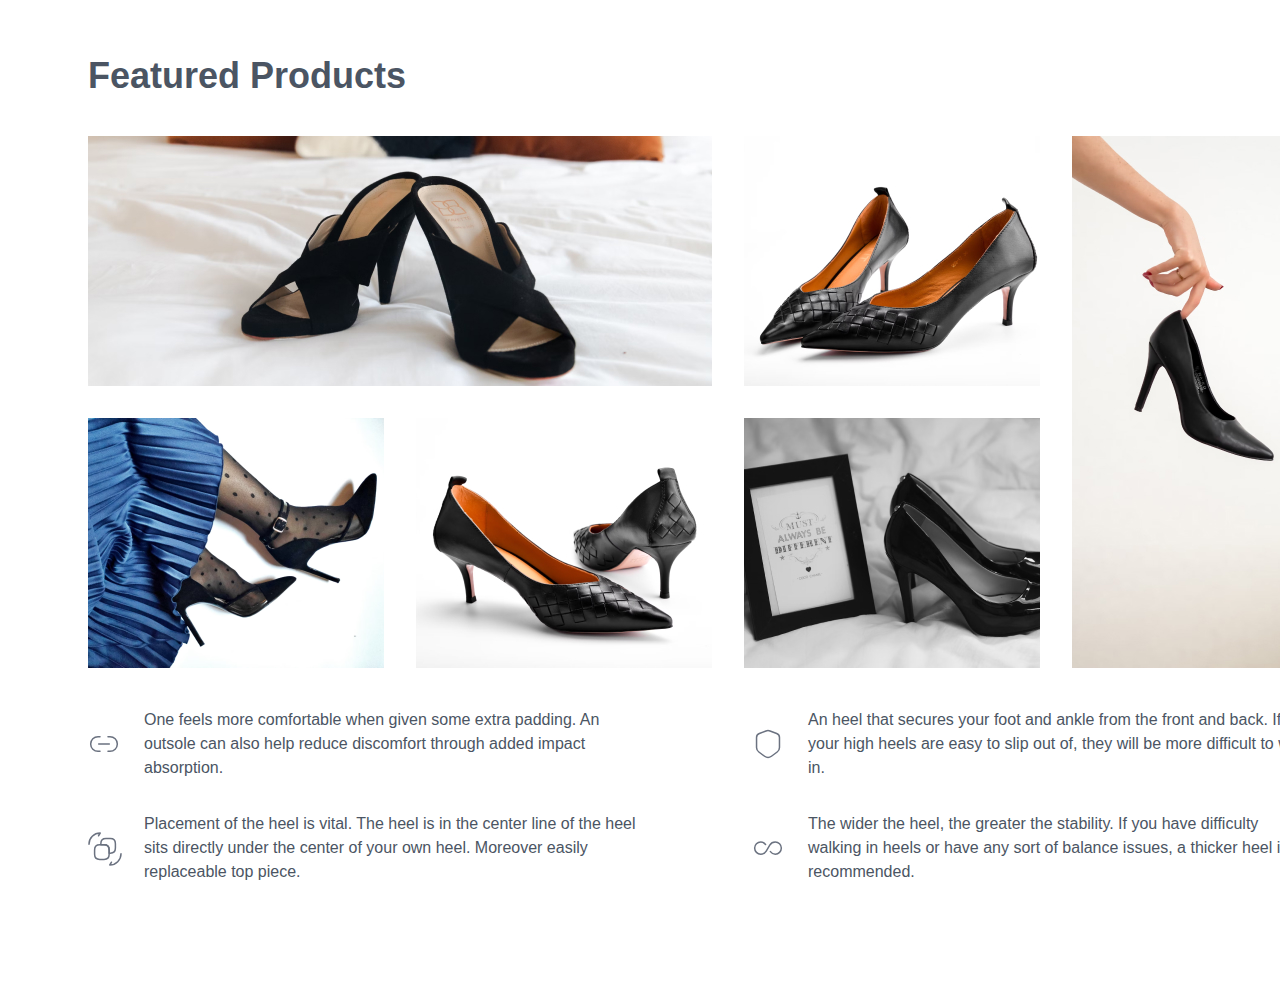
==== index.html @ 94d5d70e "first" ====
<!DOCTYPE html>
<html lang="en">
  <head>
    <meta charset="UTF-8" />
    <meta name="viewport" content="width=device-width, initial-scale=1.0" />
    <link rel="stylesheet" href="style.css" />
    <link rel="preconnect" href="https://fonts.googleapis.com" />
    <link rel="preconnect" href="https://fonts.gstatic.com" crossorigin />
    <meta
      http-equiv="Cache-Control"
      content="no-store, no-cache, must-revalidate, max-age=0"
    />
    <meta http-equiv="Pragma" content="no-cache" />
    <meta http-equiv="Expires" content="0" />
    <link rel="preconnect" href="https://fonts.googleapis.com" />
    <link rel="preconnect" href="https://fonts.gstatic.com" crossorigin />
    <link
      href="https://fonts.googleapis.com/css2?family=Work+Sans:ital,wght@0,100..900;1,100..900&display=swap"
      rel="stylesheet"
    />
    <title>figma task</title>
  </head>

  <body>
    <div class="bodycontainer">
      <div class="fpcontainer">
        <div class="heading">
          <a href="watches.html"><h1>Featured Products</h1></a>
          
        </div>
        <div class="pmcontainer">
          <div class="pccontainer">
            <div class="fcollection">
              <div class="simage">
                <img src="image 71.jpg" alt="" srcset="" />
              </div>
              <div class="timages">
                <div class="fimage">
                  <img src="image 70.png" alt="" srcset="" />
                </div>
                <div class="simage">
                  <img src="image 66.jpg" alt="" srcset="" />
                </div>
              </div>
            </div>
            <div class="scollection">
              <div class="sctimages">
                <div class="scfimage">
                  <img src="image 67.jpg" alt="" />
                </div>
                <div class="scsecimage">
                  <img src="image 73.jpg" alt="" />
                </div>
              </div>
              <div class="scsimage">
                <img src="image 72.jpg" alt="" srcset="" />
              </div>
            </div>
          </div>
          <div class="textcontainer">
            <div class="frow">
              <div class="fritems1">
                <div class="fiandp">
                  <div class="ficon">
                    <svg
                      width="32"
                      height="32"
                      viewBox="0 0 32 32"
                      fill="none"
                      xmlns="http://www.w3.org/2000/svg"
                    >
                      <path
                        d="M19.9867 23.3333H22C26.0267 23.3333 29.3334 20.04 29.3334 16C29.3334 11.9733 26.04 8.66666 22 8.66666H19.9867"
                        stroke="#6B7280"
                        stroke-width="1.5"
                        stroke-linecap="round"
                        stroke-linejoin="round"
                      />
                      <path
                        d="M12 8.66666H10C5.96002 8.66666 2.66669 11.96 2.66669 16C2.66669 20.0267 5.96002 23.3333 10 23.3333H12"
                        stroke="#6B7280"
                        stroke-width="1.5"
                        stroke-linecap="round"
                        stroke-linejoin="round"
                      />
                      <path
                        d="M10.6667 16H21.3334"
                        stroke="#6B7280"
                        stroke-width="1.5"
                        stroke-linecap="round"
                        stroke-linejoin="round"
                      />
                    </svg>
                  </div>
                  <div class="fp">
                    <p id="fp">
                      One feels more comfortable when given some extra padding.
                      An outsole can also help reduce discomfort through added
                      impact absorption.
                    </p>
                  </div>
                </div>
              </div>
              <div class="fritem2">
                <div class="siandp">
                  <div class="sicon">
                    <svg
                      width="32"
                      height="32"
                      viewBox="0 0 32 32"
                      fill="none"
                      xmlns="http://www.w3.org/2000/svg"
                    >
                      <path
                        d="M13.9867 2.97333L7.33333 5.48C5.8 6.05333 4.54667 7.86666 4.54667 9.49333V19.4C4.54667 20.9733 5.58667 23.04 6.85333 23.9867L12.5867 28.2667C14.4667 29.68 17.56 29.68 19.44 28.2667L25.1733 23.9867C26.44 23.04 27.48 20.9733 27.48 19.4V9.49333C27.48 7.85333 26.2267 6.04 24.6933 5.46666L18.04 2.97333C16.9067 2.56 15.0933 2.56 13.9867 2.97333Z"
                        stroke="#6B7280"
                        stroke-width="1.5"
                        stroke-linecap="round"
                        stroke-linejoin="round"
                      />
                    </svg>
                  </div>
                  <div class="sp">
                    <p id="sp">
                      An heel that secures your foot and ankle from the front
                      and back. If your high heels are easy to slip out of, they
                      will be more difficult to walk in.
                    </p>
                  </div>
                </div>
              </div>
            </div>
            <div class="srow">
              <div class="sritem1">
                <div class="srfiandp">
                  <div class="srficon">
                    <svg
                      width="34"
                      height="34"
                      viewBox="0 0 34 34"
                      fill="none"
                      xmlns="http://www.w3.org/2000/svg"
                    >
                      <path
                        d="M21.16 17.928V22.296C21.16 25.944 19.704 27.4 16.056 27.4H11.704C8.07197 27.4 6.59998 25.944 6.59998 22.296V17.928C6.59998 14.296 8.05597 12.84 11.704 12.84H16.072C19.704 12.84 21.16 14.296 21.16 17.928Z"
                        stroke="#6B7280"
                        stroke-width="1.5"
                        stroke-linecap="round"
                        stroke-linejoin="round"
                      />
                      <path
                        d="M27.4 11.688V16.056C27.4 19.704 25.944 21.16 22.296 21.16H21.16V17.928C21.16 14.296 19.704 12.84 16.056 12.84H12.84V11.688C12.84 8.04001 14.296 6.60001 17.944 6.60001H22.312C25.944 6.60001 27.4 8.05601 27.4 11.688Z"
                        stroke="#6B7280"
                        stroke-width="1.5"
                        stroke-linecap="round"
                        stroke-linejoin="round"
                      />
                      <path
                        d="M33 21.8C33 27.992 27.992 33 21.8 33L23.48 30.2"
                        stroke="#6B7280"
                        stroke-width="1.5"
                        stroke-linecap="round"
                        stroke-linejoin="round"
                      />
                      <path
                        d="M1 12.2C1 6.008 6.008 1 12.2 1L10.52 3.8"
                        stroke="#6B7280"
                        stroke-width="1.5"
                        stroke-linecap="round"
                        stroke-linejoin="round"
                      />
                    </svg>
                  </div>
                  <div class="srfp">
                    <p id="srfp">
                      Placement of the heel is vital. The heel is in the center
                      line of the heel sits directly under the center of your
                      own heel. Moreover easily replaceable top piece.
                    </p>
                  </div>
                </div>
              </div>
              <div class="sritem2">
                <div class="srsiandp">
                  <div class="srsicon">
                    <svg
                      width="32"
                      height="32"
                      viewBox="0 0 32 32"
                      fill="none"
                      xmlns="http://www.w3.org/2000/svg"
                    >
                      <path
                        d="M13.5733 12.4933C12.48 10.9867 10.7333 10 8.72001 10C5.37334 10 2.65332 12.72 2.65332 16.0667C2.65332 19.4133 5.37334 22.1333 8.72001 22.1333C10.9733 22.1333 13.0667 20.9467 14.2267 19.0133L16 16.0667L17.76 13.12C18.92 11.1866 21.0134 10 23.2667 10C26.6134 10 29.3333 12.72 29.3333 16.0667C29.3333 19.4133 26.6134 22.1333 23.2667 22.1333C21.2667 22.1333 19.52 21.1466 18.4133 19.64"
                        stroke="#6B7280"
                        stroke-width="1.5"
                        stroke-linecap="round"
                        stroke-linejoin="round"
                      />
                    </svg>
                  </div>
                  <div class="srsp">
                    <p id="srsp">
                      The wider the heel, the greater the stability. If you have
                      difficulty walking in heels or have any sort of balance
                      issues, a thicker heel is recommended.
                    </p>
                  </div>
                </div>
              </div>
            </div>
          </div>
        </div>
      </div>
    </div>
  </body>
</html>
---- style.css ----
.bodycontainer {
  width: 1440px;
  height: 924px;
  padding: 48px 80px 4px 80px;
}
.fpcontainer {
  width: 1280px;
  height: 40px;
}
.heading h1 {
  margin-top: 0px;
  margin-bottom: 0px;
  font-size: 36px;
  font-weight: 600;
  line-height: 40px;
  font-family: sans-serif;
}
.pmcontainer {
  width: 1280px;
  height: 748px;
  margin-top: 40px;
  display: flex;
  flex-direction: column;
  justify-content: space-between;
}
.pccontainer {
  width: 1280px;
  height: 532px;
  display: flex;
  justify-content: space-between;
}
.fcollection {
  width: 624px;
  height: 532px;
  display: flex;
  flex-direction: column;
  justify-content: space-between;
}
.scollection {
  width: 624px;
  height: 532px;
  display: flex;
  justify-content: space-between;
}
.simage {
  width: 624px;
  height: 250px;
}
.timages {
  width: 624px;
  height: 250px;
  display: flex;
  justify-content: space-between;
}
.fimage {
  width: 296px;
  height: 250px;
}
.simage {
  width: 296px;
  height: 250px;
}
.sctimages {
  width: 296px;
  height: 532px;
  display: flex;
  flex-direction: column;
  justify-content: space-between;
}
.scsecimage {
  width: 296px;
  height: 250px;
}
.scsimage {
  width: 296px;
  height: 532px;
}
.textcontainer {
  width: 1280px;
  height: 176px;
  display: flex;
  flex-direction: column;
  justify-content: space-between;
}
.fiandp {
  width: 616px;
  height: 72px;
  display: flex;
  justify-content: space-between;
}
.siandp {
  width: 616px;
  height: 72px;
  display: flex;
  justify-content: space-between;
}
.ficon {
  width: 32px;
  height: 32px;
  margin-top: 20px;
}
.fp {
  max-width: 560px;
  max-height: 72px;
}
#fp {
  max-width: 90%;
  font-weight: 400;
  size: 16px;
  line-height: 24px;
  margin-top: 0px;
  color: #4b5563;
  font-family: sans-serif;
}
.sicon {
  width: 32px;
  height: 32px;
  margin-top: 20px;
}
.srfi {
  width: 32px;
  height: 32px;
}
.srsi {
  width: 32px;
  height: 32px;
}
.sp {
  max-width: 560px;
  max-height: 72px;
}
#sp {
  max-width: 90%;
  font-weight: 400;
  size: 16px;
  line-height: 24px;
  margin-top: 0px;
  color: #4b5563;
  font-family: sans-serif;
}
.frow {
  width: 1280px;
  height: 72px;
  display: flex;
  justify-content: space-between;
}
.fritems1 {
  width: 616px;
  height: 72px;
}
.fritem2 {
  width: 616px;
  height: 72px;
}
.srow {
  width: 1280px;
  height: 72px;
  display: flex;
  justify-content: space-between;
}
.sritem1 {
  width: 616px;
  height: 72px;
}
.srfiandp {
  width: 616px;
  height: 72px;
  display: flex;
  justify-content: space-between;
}
.srsiandp {
  width: 616px;
  height: 72px;
  display: flex;
  justify-content: space-between;
}
.sritem2 {
  width: 616px;
  height: 72px;
}
.srfp{
    width: 560px;
    height: 72px;
}
#srfp {
    max-width: 90%;
    font-weight: 400;
    size: 16px;
    line-height: 24px;
    margin-top: 0px;
    color: #4b5563;
    font-family: sans-serif;
  }
 .srsp{
    width: 560px;
    height: 72px;
 } 
#srsp {
  max-width: 90%;
  font-weight: 400;
  size: 16px;
  line-height: 24px;
  margin-top: 0px;
  color: #4b5563;
  font-family: sans-serif;
}
.srficon {
  width: 32px;
  height: 32px;
  margin-top: 20px;
}
.srsicon {
  width: 32px;
  height: 32px;
  margin-top: 20px;
}
.btncont{
    max-width: 100%;
    margin-top: 40px;
    display: flex;
    justify-content: center;
}
a{
    text-decoration: none;
    color: #4b5563;
    font-size: 40px;    
}
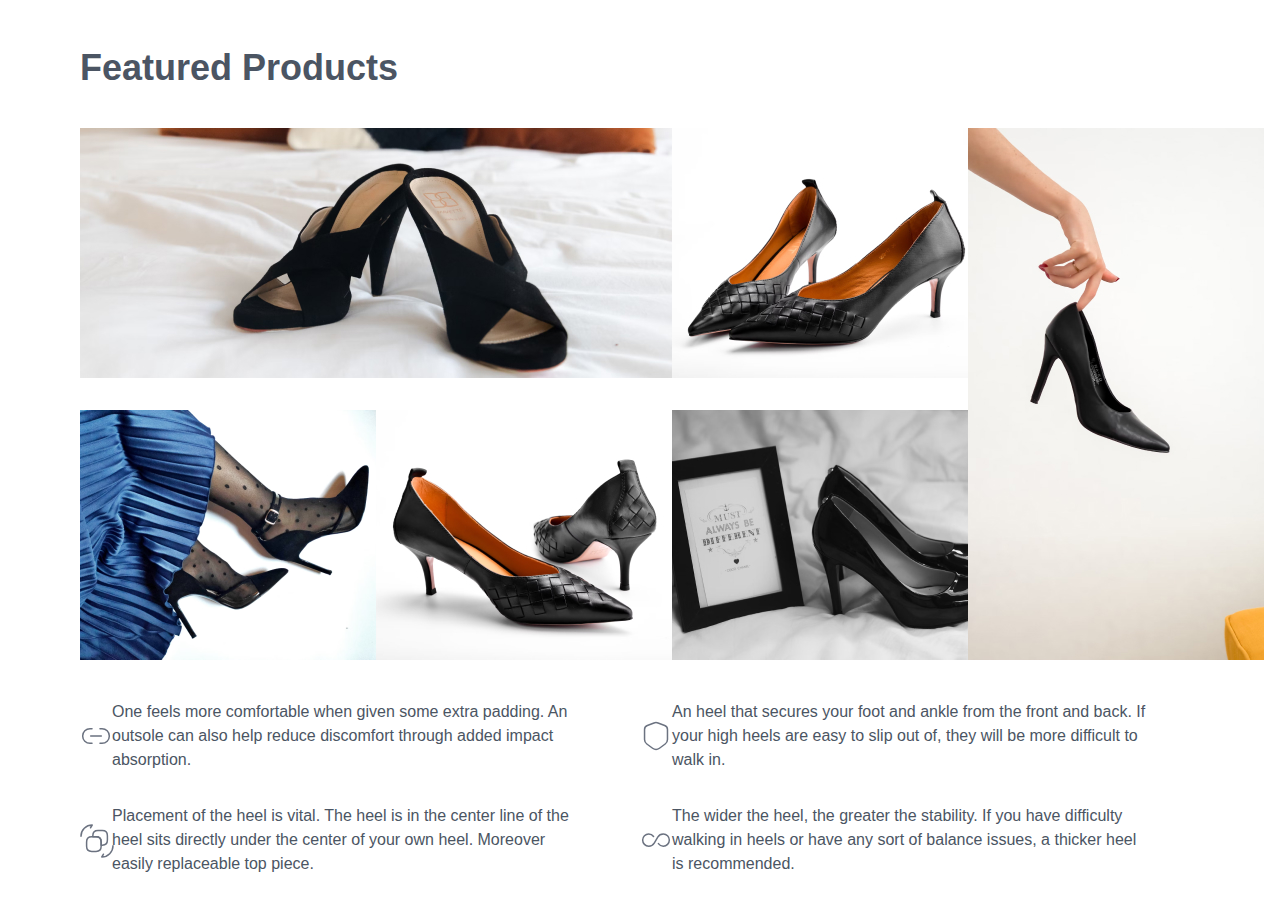
==== commit 5756a867: "f" ====
--- a/index.html
+++ b/index.html
@@ -26,7 +26,6 @@
       <div class="fpcontainer">
         <div class="heading">
           <a href="watches.html"><h1>Featured Products</h1></a>
-          
         </div>
         <div class="pmcontainer">
           <div class="pccontainer">
--- a/style.css
+++ b/style.css
@@ -1,10 +1,20 @@
+*{
+  padding: 0;
+  margin: 0;
+  box-sizing: border-box;
+}
+
 .bodycontainer {
-  width: 1440px;
+  max-width: 1440px;
+  width: 100%;
+  margin-left: auto;
+  margin-right: auto;
   height: 924px;
   padding: 48px 80px 4px 80px;
 }
 .fpcontainer {
-  width: 1280px;
+  max-width: 1280px;
+  width: 100%;
   height: 40px;
 }
 .heading h1 {
@@ -16,7 +26,8 @@
   font-family: sans-serif;
 }
 .pmcontainer {
-  width: 1280px;
+  max-width: 1280px;
+  width: 100%;
   height: 748px;
   margin-top: 40px;
   display: flex;
@@ -24,36 +35,41 @@
   justify-content: space-between;
 }
 .pccontainer {
-  width: 1280px;
+  max-width: 1280px;
+  width: 100%;
   height: 532px;
   display: flex;
   justify-content: space-between;
 }
 .fcollection {
-  width: 624px;
+  max-width: 624px;
   height: 532px;
   display: flex;
   flex-direction: column;
   justify-content: space-between;
 }
 .scollection {
-  width: 624px;
+  max-width: 624px;
+  width: 100%;
   height: 532px;
   display: flex;
   justify-content: space-between;
 }
 .simage {
-  width: 624px;
+  max-width: 624px;
+  width: 100%;
   height: 250px;
 }
 .timages {
-  width: 624px;
+  max-width: 624px;
+  width: 100%;
   height: 250px;
   display: flex;
   justify-content: space-between;
 }
 .fimage {
-  width: 296px;
+  max-width: 296px;
+  width: 100%;
   height: 250px;
 }
 .simage {
@@ -61,35 +77,41 @@
   height: 250px;
 }
 .sctimages {
-  width: 296px;
+  max-width: 296px;
+  width: 100%;
   height: 532px;
   display: flex;
   flex-direction: column;
   justify-content: space-between;
 }
 .scsecimage {
-  width: 296px;
+  max-width: 296px;
+  width: 100%;
   height: 250px;
 }
 .scsimage {
-  width: 296px;
+  max-width: 296px;
+  width: 100%;
   height: 532px;
 }
 .textcontainer {
-  width: 1280px;
+  max-width: 1280px;
+  width: 100%;
   height: 176px;
   display: flex;
   flex-direction: column;
   justify-content: space-between;
 }
 .fiandp {
-  width: 616px;
+  max-width: 616px;
+  width: 100%;
   height: 72px;
   display: flex;
   justify-content: space-between;
 }
 .siandp {
-  width: 616px;
+  max-width: 616px;
+  width: 100%;
   height: 72px;
   display: flex;
   justify-content: space-between;
@@ -101,10 +123,12 @@
 }
 .fp {
   max-width: 560px;
+  width: 100%;
   max-height: 72px;
 }
 #fp {
   max-width: 90%;
+  width: 100%;
   font-weight: 400;
   size: 16px;
   line-height: 24px;
@@ -127,6 +151,7 @@
 }
 .sp {
   max-width: 560px;
+  width: 100%;
   max-height: 72px;
 }
 #sp {
@@ -139,47 +164,56 @@
   font-family: sans-serif;
 }
 .frow {
-  width: 1280px;
+  max-width: 1280px;
+  width: 100%;
   height: 72px;
   display: flex;
   justify-content: space-between;
 }
 .fritems1 {
-  width: 616px;
+  max-width: 616px;
+  width: 100%;
   height: 72px;
 }
 .fritem2 {
-  width: 616px;
+  max-width: 616px;
+  width: 100%;
   height: 72px;
 }
 .srow {
-  width: 1280px;
+  max-width: 1280px;
+  width: 100%;
   height: 72px;
   display: flex;
   justify-content: space-between;
 }
 .sritem1 {
-  width: 616px;
+  max-width: 616px;
+  width: 100%;
   height: 72px;
 }
 .srfiandp {
-  width: 616px;
+  max-width: 616px;
+  width: 100%;
   height: 72px;
   display: flex;
   justify-content: space-between;
 }
 .srsiandp {
-  width: 616px;
+  max-width: 616px;
+  width: 100%;
   height: 72px;
   display: flex;
   justify-content: space-between;
 }
 .sritem2 {
-  width: 616px;
+  max-width: 616px;
+  width: 100%;
   height: 72px;
 }
 .srfp{
-    width: 560px;
+    max-width: 560px;
+    width: 100%;
     height: 72px;
 }
 #srfp {
@@ -192,7 +226,8 @@
     font-family: sans-serif;
   }
  .srsp{
-    width: 560px;
+    max-width: 560px;
+    width: 100%;
     height: 72px;
  } 
 #srsp {
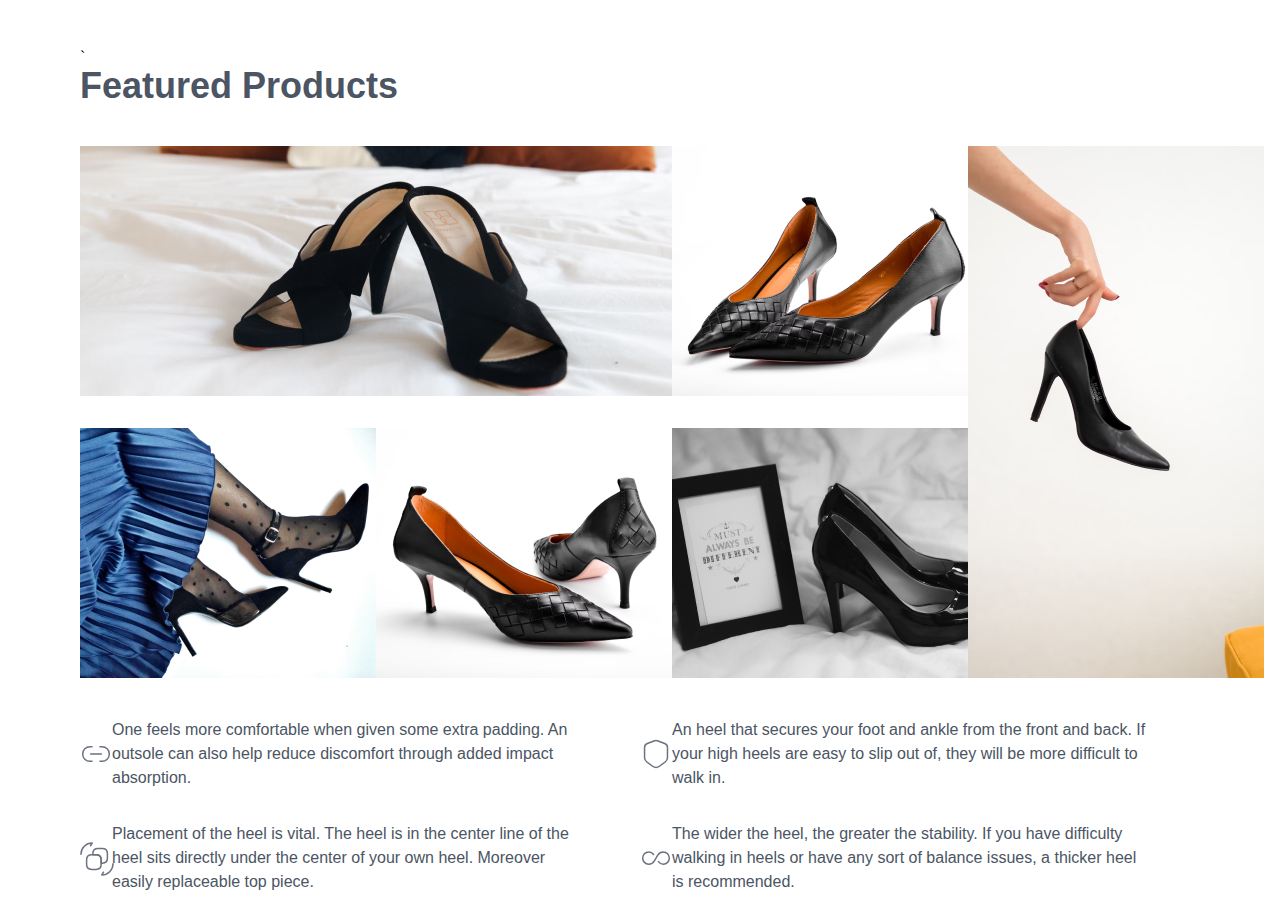
==== commit 0cc012f1: "d" ====
--- a/index.html
+++ b/index.html
@@ -22,7 +22,7 @@
   </head>
 
   <body>
-    <div class="bodycontainer">
+    <div class="bodycontainer">`
       <div class="fpcontainer">
         <div class="heading">
           <a href="watches.html"><h1>Featured Products</h1></a>
